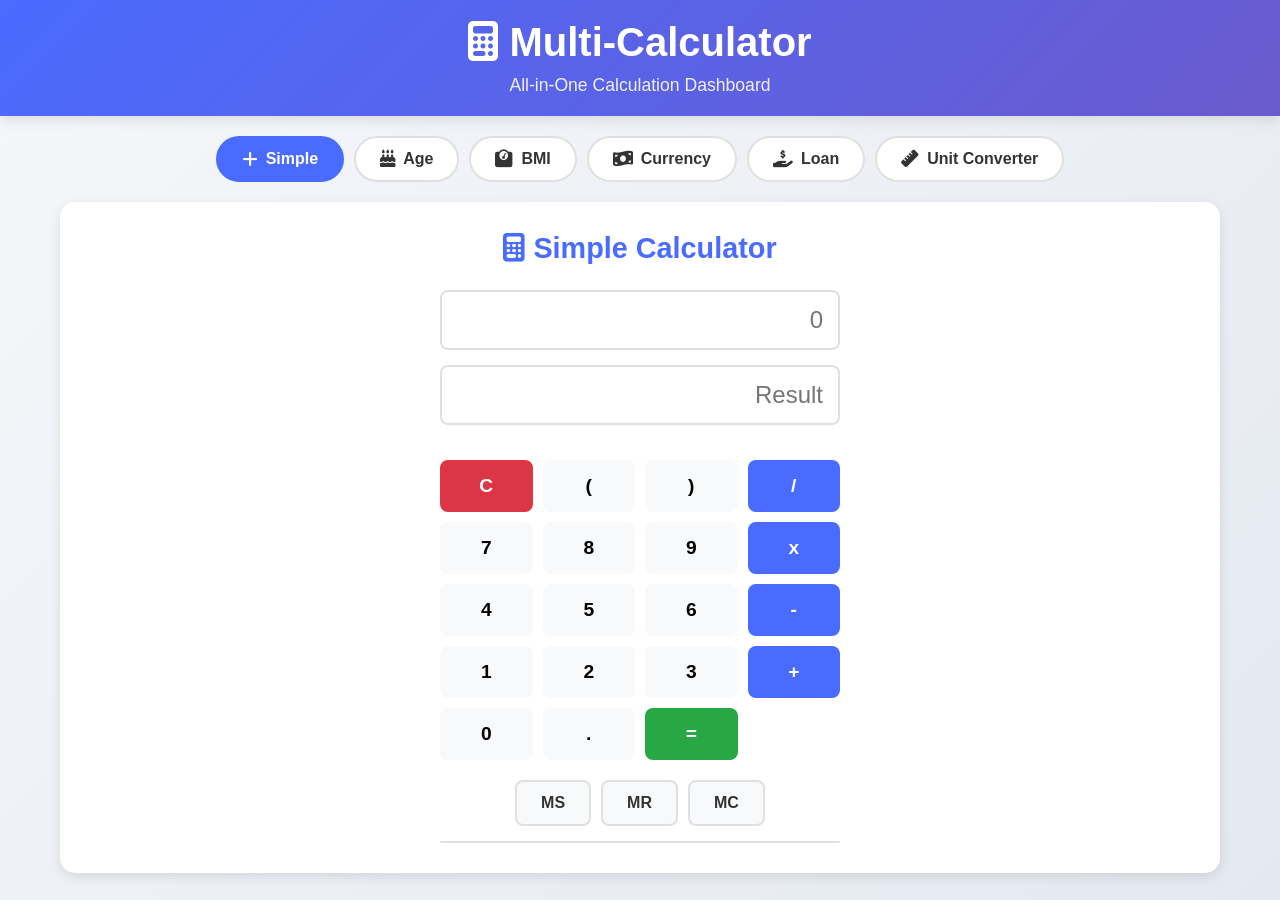
==== index.html @ cb59b1db "Add Multi-Calculator Dashboard (Option 3) - Create unified dashboard with tabbed interface - Add Sim" ====
<!DOCTYPE html>
<html lang="en">
<head>
    <meta charset="UTF-8">
    <meta name="viewport" content="width=device-width, initial-scale=1.0">
    <title>Multi-Calculator Dashboard</title>
    <link rel="stylesheet" href="https://cdnjs.cloudflare.com/ajax/libs/font-awesome/6.4.0/css/all.min.css">
    <link rel="stylesheet" href="styles.css">
</head>
<body>
    <header>
        <h1><i class="fas fa-calculator"></i> Multi-Calculator</h1>
        <p>All-in-One Calculation Dashboard</p>
    </header>

    <div class="dashboard-container">
        <div class="tabs">
            <button class="tab-button active" data-tab="simple-calc">
                <i class="fas fa-plus"></i> Simple
            </button>
            <button class="tab-button" data-tab="age-calc">
                <i class="fas fa-birthday-cake"></i> Age
            </button>
            <button class="tab-button" data-tab="bmi-calc">
                <i class="fas fa-weight"></i> BMI
            </button>
            <button class="tab-button" data-tab="currency-calc">
                <i class="fas fa-money-bill-wave"></i> Currency
            </button>
            <button class="tab-button" data-tab="loan-calc">
                <i class="fas fa-hand-holding-usd"></i> Loan
            </button>
            <button class="tab-button" data-tab="unit-calc">
                <i class="fas fa-ruler"></i> Unit Converter
            </button>
        </div>

        <!-- Simple Calculator Tab -->
        <div id="simple-calc" class="tab-content active">
            <h2 class="calculator-title"><i class="fas fa-calculator"></i> Simple Calculator</h2>
            <div class="simple-calculator">
                <input type="text" class="display" id="simple-display" readonly placeholder="0">
                <input type="text" class="display" id="simple-output" readonly placeholder="Result">
                <div class="calculator-grid">
                    <button class="calc-btn clear" onclick="simpleClear()">C</button>
                    <button class="calc-btn" onclick="simpleAppend('(')">(</button>
                    <button class="calc-btn" onclick="simpleAppend(')')">)</button>
                    <button class="calc-btn operator" onclick="simpleAppend('/')">/</button>
                    <button class="calc-btn" onclick="simpleAppend('7')">7</button>
                    <button class="calc-btn" onclick="simpleAppend('8')">8</button>
                    <button class="calc-btn" onclick="simpleAppend('9')">9</button>
                    <button class="calc-btn operator" onclick="simpleAppend('*')">x</button>
                    <button class="calc-btn" onclick="simpleAppend('4')">4</button>
                    <button class="calc-btn" onclick="simpleAppend('5')">5</button>
                    <button class="calc-btn" onclick="simpleAppend('6')">6</button>
                    <button class="calc-btn operator" onclick="simpleAppend('-')">-</button>
                    <button class="calc-btn" onclick="simpleAppend('1')">1</button>
                    <button class="calc-btn" onclick="simpleAppend('2')">2</button>
                    <button class="calc-btn" onclick="simpleAppend('3')">3</button>
                    <button class="calc-btn operator" onclick="simpleAppend('+')">+</button>
                    <button class="calc-btn" onclick="simpleAppend('0')">0</button>
                    <button class="calc-btn" onclick="simpleAppend('.')">.</button>
                    <button class="calc-btn equals" onclick="simpleCalculate()">=</button>
                </div>
                <div class="btn-group">
                    <button class="btn btn-secondary" onclick="simpleMemoryStore()">MS</button>
                    <button class="btn btn-secondary" onclick="simpleMemoryRecall()">MR</button>
                    <button class="btn btn-secondary" onclick="simpleMemoryClear()">MC</button>
                </div>
                <div class="history-list" id="simple-history"></div>
            </div>
        </div>

        <!-- Age Calculator Tab -->
        <div id="age-calc" class="tab-content">
            <h2 class="calculator-title"><i class="fas fa-birthday-cake"></i> Age Calculator</h2>
            <div class="input-group">
                <label for="age-dob">Date of Birth</label>
                <input type="date" id="age-dob" max="">
            </div>
            <div class="btn-group">
                <button class="btn btn-primary" onclick="calculateAge()">
                    <i class="fas fa-calculator"></i> Calculate Age
                </button>
                <button class="btn btn-secondary" onclick="clearAge()">
                    <i class="fas fa-redo"></i> Clear
                </button>
            </div>
            <div class="result" id="age-result" style="display: none;">
                <h3>Your Age</h3>
                <div class="age-result" id="age-result-details"></div>
            </div>
            <div class="result" id="next-birthday" style="display: none;">
                <h3>Next Birthday</h3>
                <div id="birthday-countdown"></div>
            </div>
            <div class="history-list" id="age-history"></div>
        </div>

        <!-- BMI Calculator Tab -->
        <div id="bmi-calc" class="tab-content">
            <h2 class="calculator-title"><i class="fas fa-weight"></i> BMI Calculator</h2>
            <div class="input-row">
                <div class="input-group">
                    <label for="bmi-weight">Weight (kg)</label>
                    <input type="number" id="bmi-weight" placeholder="Enter weight in kg" step="0.1">
                </div>
                <div class="input-group">
                    <label for="bmi-height">Height (cm)</label>
                    <input type="number" id="bmi-height" placeholder="Enter height in cm" step="0.1">
                </div>
            </div>
            <div class="btn-group">
                <button class="btn btn-primary" onclick="calculateBMI()">
                    <i class="fas fa-calculator"></i> Calculate BMI
                </button>
                <button class="btn btn-secondary" onclick="clearBMI()">
                    <i class="fas fa-redo"></i> Clear
                </button>
            </div>
            <div class="result" id="bmi-result" style="display: none;">
                <h3>Your BMI: <span class="result-value" id="bmi-value"></span></h3>
                <p id="bmi-category-text"></p>
            </div>
            <div class="bmi-chart">
                <div class="bmi-bar">
                    <div class="bmi-bar-fill" id="bmi-bar-fill" style="width: 0%;"></div>
                    <div class="bmi-marker" id="bmi-marker" style="left: 0%;"></div>
                </div>
                <div class="bmi-category">
                    <span>Underweight</span>
                    <span>Normal</span>
                    <span>Overweight</span>
                    <span>Obese</span>
                </div>
            </div>
            <div class="history-list" id="bmi-history"></div>
        </div>

        <!-- Currency Converter Tab -->
        <div id="currency-calc" class="tab-content">
            <h2 class="calculator-title"><i class="fas fa-money-bill-wave"></i> Currency Converter</h2>
            <div class="input-row">
                <div class="input-group">
                    <label for="currency-amount">Amount</label>
                    <input type="number" id="currency-amount" placeholder="Enter amount" step="0.01" value="1">
                </div>
                <div class="input-group">
                    <label for="currency-from">From</label>
                    <select id="currency-from">
                        <option value="USD">USD - US Dollar</option>
                        <option value="EUR">EUR - Euro</option>
                        <option value="GBP">GBP - British Pound</option>
                        <option value="JPY">JPY - Japanese Yen</option>
                        <option value="AUD">AUD - Australian Dollar</option>
                        <option value="CAD">CAD - Canadian Dollar</option>
                        <option value="INR">INR - Indian Rupee</option>
                        <option value="BDT">BDT - Bangladeshi Taka</option>
                        <option value="PKR">PKR - Pakistani Rupee</option>
                        <option value="SGD">SGD - Singapore Dollar</option>
                    </select>
                </div>
            </div>
            <div class="input-row">
                <div class="input-group">
                    <label for="currency-to">To</label>
                    <select id="currency-to">
                        <option value="EUR">EUR - Euro</option>
                        <option value="USD">USD - US Dollar</option>
                        <option value="GBP">GBP - British Pound</option>
                        <option value="JPY">JPY - Japanese Yen</option>
                        <option value="AUD">AUD - Australian Dollar</option>
                        <option value="CAD">CAD - Canadian Dollar</option>
                        <option value="INR">INR - Indian Rupee</option>
                        <option value="BDT">BDT - Bangladeshi Taka</option>
                        <option value="PKR">PKR - Pakistani Rupee</option>
                        <option value="SGD">SGD - Singapore Dollar</option>
                    </select>
                </div>
                <div class="input-group">
                    <label for="currency-rate">Exchange Rate (optional)</label>
                    <input type="number" id="currency-rate" placeholder="Custom rate" step="0.0001">
                </div>
            </div>
            <div class="btn-group">
                <button class="btn btn-primary" onclick="convertCurrency()">
                    <i class="fas fa-exchange-alt"></i> Convert
                </button>
                <button class="btn btn-secondary" onclick="swapCurrency()">
                    <i class="fas fa-sync"></i> Swap
                </button>
                <button class="btn btn-secondary" onclick="clearCurrency()">
                    <i class="fas fa-redo"></i> Clear
                </button>
            </div>
            <div class="result" id="currency-result" style="display: none;">
                <h3>Conversion Result</h3>
                <div class="currency-display">
                    <span id="currency-from-display"></span> = <span class="result-value" id="currency-to-display"></span>
                </div>
                <div class="rate-info" id="currency-rate-info"></div>
            </div>
            <div class="history-list" id="currency-history"></div>
        </div>

        <!-- Loan Calculator Tab -->
        <div id="loan-calc" class="tab-content">
            <h2 class="calculator-title"><i class="fas fa-hand-holding-usd"></i> Loan Calculator</h2>
            <div class="input-group">
                <label for="loan-amount">Loan Amount ($)</label>
                <input type="number" id="loan-amount" placeholder="Enter loan amount" step="0.01">
            </div>
            <div class="input-row">
                <div class="input-group">
                    <label for="loan-rate">Interest Rate (%)</label>
                    <input type="number" id="loan-rate" placeholder="Interest rate" step="0.01" min="0" max="100">
                </div>
                <div class="input-group">
                    <label for="loan-term">Loan Term (years)</label>
                    <input type="number" id="loan-term" placeholder="Loan term" step="0.5" min="0.5" max="50">
                </div>
            </div>
            <div class="btn-group">
                <button class="btn btn-primary" onclick="calculateLoan()">
                    <i class="fas fa-calculator"></i> Calculate
                </button>
                <button class="btn btn-secondary" onclick="clearLoan()">
                    <i class="fas fa-redo"></i> Clear
                </button>
            </div>
            <div class="result" id="loan-result" style="display: none;">
                <h3>Loan Summary</h3>
                <div class="loan-results" id="loan-results"></div>
            </div>
            <div class="history-list" id="loan-history"></div>
        </div>

        <!-- Unit Converter Tab -->
        <div id="unit-calc" class="tab-content">
            <h2 class="calculator-title"><i class="fas fa-ruler"></i> Unit Converter</h2>
            <div class="unit-categories">
                <button class="unit-category active" data-category="length">Length</button>
                <button class="unit-category" data-category="weight">Weight</button>
                <button class="unit-category" data-category="temperature">Temperature</button>
                <button class="unit-category" data-category="area">Area</button>
                <button class="unit-category" data-category="volume">Volume</button>
                <button class="unit-category" data-category="speed">Speed</button>
            </div>
            
            <!-- Length -->
            <div id="unit-length" class="unit-options active">
                <div class="input-row">
                    <div class="input-group">
                        <label for="unit-value-length">Value</label>
                        <input type="number" id="unit-value-length" placeholder="Enter value" step="0.0001">
                    </div>
                </div>
                <div class="input-row">
                    <div class="input-group">
                        <label for="unit-from-length">From</label>
                        <select id="unit-from-length">
                            <option value="m">Meter (m)</option>
                            <option value="km">Kilometer (km)</option>
                            <option value="cm">Centimeter (cm)</option>
                            <option value="mm">Millimeter (mm)</option>
                            <option value="in">Inch (in)</option>
                            <option value="ft">Foot (ft)</option>
                            <option value="yd">Yard (yd)</option>
                            <option value="mi">Mile (mi)</option>
                        </select>
                    </div>
                    <div class="input-group">
                        <label for="unit-to-length">To</label>
                        <select id="unit-to-length">
                            <option value="km">Kilometer (km)</option>
                            <option value="m">Meter (m)</option>
                            <option value="cm">Centimeter (cm)</option>
                            <option value="mm">Millimeter (mm)</option>
                            <option value="in">Inch (in)</option>
                            <option value="ft">Foot (ft)</option>
                            <option value="yd">Yard (yd)</option>
                            <option value="mi">Mile (mi)</option>
                        </select>
                    </div>
                </div>
            </div>
            
            <!-- Weight -->
            <div id="unit-weight" class="unit-options">
                <div class="input-row">
                    <div class="input-group">
                        <label for="unit-value-weight">Value</label>
                        <input type="number" id="unit-value-weight" placeholder="Enter value" step="0.0001">
                    </div>
                </div>
                <div class="input-row">
                    <div class="input-group">
                        <label for="unit-from-weight">From</label>
                        <select id="unit-from-weight">
                            <option value="kg">Kilogram (kg)</option>
                            <option value="g">Gram (g)</option>
                            <option value="mg">Milligram (mg)</option>
                            <option value="lb">Pound (lb)</option>
                            <option value="oz">Ounce (oz)</option>
                            <option value="ton">Ton (ton)</option>
                        </select>
                    </div>
                    <div class="input-group">
                        <label for="unit-to-weight">To</label>
                        <select id="unit-to-weight">
                            <option value="g">Gram (g)</option>
                            <option value="kg">Kilogram (kg)</option>
                            <option value="mg">Milligram (mg)</option>
                            <option value="lb">Pound (lb)</option>
                            <option value="oz">Ounce (oz)</option>
                            <option value="ton">Ton (ton)</option>
                        </select>
                    </div>
                </div>
            </div>
            
            <!-- Temperature -->
            <div id="unit-temperature" class="unit-options">
                <div class="input-row">
                    <div class="input-group">
                        <label for="unit-value-temperature">Value</label>
                        <input type="number" id="unit-value-temperature" placeholder="Enter value" step="0.01">
                    </div>
                </div>
                <div class="input-row">
                    <div class="input-group">
                        <label for="unit-from-temperature">From</label>
                        <select id="unit-from-temperature">
                            <option value="c">Celsius (C)</option>
                            <option value="f">Fahrenheit (F)</option>
                            <option value="k">Kelvin (K)</option>
                        </select>
                    </div>
                    <div class="input-group">
                        <label for="unit-to-temperature">To</label>
                        <select id="unit-to-temperature">
                            <option value="f">Fahrenheit (F)</option>
                            <option value="c">Celsius (C)</option>
                            <option value="k">Kelvin (K)</option>
                        </select>
                    </div>
                </div>
            </div>
            
            <!-- Area -->
            <div id="unit-area" class="unit-options">
                <div class="input-row">
                    <div class="input-group">
                        <label for="unit-value-area">Value</label>
                        <input type="number" id="unit-value-area" placeholder="Enter value" step="0.0001">
                    </div>
                </div>
                <div class="input-row">
                    <div class="input-group">
                        <label for="unit-from-area">From</label>
                        <select id="unit-from-area">
                            <option value="m2">Square Meter (m2)</option>
                            <option value="km2">Square Kilometer (km2)</option>
                            <option value="cm2">Square Centimeter (cm2)</option>
                            <option value="ft2">Square Foot (ft2)</option>
                            <option value="in2">Square Inch (in2)</option>
                            <option value="ac">Acre (ac)</option>
                            <option value="ha">Hectare (ha)</option>
                        </select>
                    </div>
                    <div class="input-group">
                        <label for="unit-to-area">To</label>
                        <select id="unit-to-area">
                            <option value="km2">Square Kilometer (km2)</option>
                            <option value="m2">Square Meter (m2)</option>
                            <option value="cm2">Square Centimeter (cm2)</option>
                            <option value="ft2">Square Foot (ft2)</option>
                            <option value="in2">Square Inch (in2)</option>
                            <option value="ac">Acre (ac)</option>
                            <option value="ha">Hectare (ha)</option>
                        </select>
                    </div>
                </div>
            </div>
            
            <!-- Volume -->
            <div id="unit-volume" class="unit-options">
                <div class="input-row">
                    <div class="input-group">
                        <label for="unit-value-volume">Value</label>
                        <input type="number" id="unit-value-volume" placeholder="Enter value" step="0.0001">
                    </div>
                </div>
                <div class="input-row">
                    <div class="input-group">
                        <label for="unit-from-volume">From</label>
                        <select id="unit-from-volume">
                            <option value="l">Liter (L)</option>
                            <option value="ml">Milliliter (mL)</option>
                            <option value="m3">Cubic Meter (m3)</option>
                            <option value="gal">Gallon (gal)</option>
                            <option value="qt">Quart (qt)</option>
                            <option value="pt">Pint (pt)</option>
                        </select>
                    </div>
                    <div class="input-group">
                        <label for="unit-to-volume">To</label>
                        <select id="unit-to-volume">
                            <option value="ml">Milliliter (mL)</option>
                            <option value="l">Liter (L)</option>
                            <option value="m3">Cubic Meter (m3)</option>
                            <option value="gal">Gallon (gal)</option>
                            <option value="qt">Quart (qt)</option>
                            <option value="pt">Pint (pt)</option>
                        </select>
                    </div>
                </div>
            </div>
            
            <!-- Speed -->
            <div id="unit-speed" class="unit-options">
                <div class="input-row">
                    <div class="input-group">
                        <label for="unit-value-speed">Value</label>
                        <input type="number" id="unit-value-speed" placeholder="Enter value" step="0.0001">
                    </div>
                </div>
                <div class="input-row">
                    <div class="input-group">
                        <label for="unit-from-speed">From</label>
                        <select id="unit-from-speed">
                            <option value="mps">Meter/second (m/s)</option>
                            <option value="kph">Kilometer/hour (km/h)</option>
                            <option value="mph">Mile/hour (mph)</option>
                            <option value="fps">Foot/second (ft/s)</option>
                            <option value="knot">Knot (kn)</option>
                        </select>
                    </div>
                    <div class="input-group">
                        <label for="unit-to-speed">To</label>
                        <select id="unit-to-speed">
                            <option value="kph">Kilometer/hour (km/h)</option>
                            <option value="mps">Meter/second (m/s)</option>
                            <option value="mph">Mile/hour (mph)</option>
                            <option value="fps">Foot/second (ft/s)</option>
                            <option value="knot">Knot (kn)</option>
                        </select>
                    </div>
                </div>
            </div>
            
            <div class="btn-group">
                <button class="btn btn-primary" onclick="convertUnit()">
                    <i class="fas fa-exchange-alt"></i> Convert
                </button>
                <button class="btn btn-secondary" onclick="swapUnit()">
                    <i class="fas fa-sync"></i> Swap
                </button>
                <button class="btn btn-secondary" onclick="clearUnit()">
                    <i class="fas fa-redo"></i> Clear
                </button>
            </div>
            <div class="result" id="unit-result" style="display: none;">
                <h3>Conversion Result</h3>
                <div class="currency-display">
                    <span id="unit-from-display"></span> = <span class="result-value" id="unit-to-display"></span>
                </div>
            </div>
            <div class="history-list" id="unit-history"></div>
        </div>
    </div>

    <script src="script.js"></script>
</body>
</html>
---- styles.css ----
:root {
    --primary-color: #4a6bff;
    --primary-hover: #3a5bef;
    --secondary-color: #f8f9fa;
    --text-color: #333;
    --text-light: #666;
    --border-color: #e0e0e0;
    --shadow: 0 4px 12px rgba(0, 0, 0, 0.1);
    --card-bg: #ffffff;
    --success-color: #28a745;
    --danger-color: #dc3545;
    --warning-color: #ffc107;
    --info-color: #17a2b8;
}

* {
    margin: 0;
    padding: 0;
    box-sizing: border-box;
}

body {
    font-family: 'Segoe UI', Tahoma, Geneva, Verdana, sans-serif;
    background: linear-gradient(135deg, #f5f7fa 0%, #e4e8f0 100%);
    color: var(--text-color);
    min-height: 100vh;
    display: flex;
    flex-direction: column;
}

header {
    background: linear-gradient(135deg, var(--primary-color) 0%, #6a5acd 100%);
    color: white;
    padding: 20px 0;
    text-align: center;
    box-shadow: var(--shadow);
}

header h1 {
    font-size: 2.5rem;
    margin-bottom: 10px;
}

header p {
    font-size: 1.1rem;
    opacity: 0.9;
}

.dashboard-container {
    max-width: 1200px;
    margin: 20px auto;
    padding: 0 20px;
    width: 100%;
}

.tabs {
    display: flex;
    flex-wrap: wrap;
    gap: 10px;
    margin-bottom: 20px;
    justify-content: center;
}

.tab-button {
    padding: 12px 24px;
    background: var(--card-bg);
    border: 2px solid var(--border-color);
    border-radius: 50px;
    cursor: pointer;
    transition: all 0.3s ease;
    font-size: 1rem;
    font-weight: 600;
    color: var(--text-color);
    display: flex;
    align-items: center;
    gap: 8px;
}

.tab-button:hover {
    background: var(--secondary-color);
    border-color: var(--primary-color);
    transform: translateY(-2px);
}

.tab-button.active {
    background: var(--primary-color);
    color: white;
    border-color: var(--primary-color);
}

.tab-button i {
    font-size: 1.1rem;
}

.tab-content {
    display: none;
    background: var(--card-bg);
    border-radius: 15px;
    padding: 30px;
    box-shadow: var(--shadow);
    animation: fadeIn 0.4s ease;
}

.tab-content.active {
    display: block;
}

@keyframes fadeIn {
    from { opacity: 0; transform: translateY(10px); }
    to { opacity: 1; transform: translateY(0); }
}

.calculator-title {
    text-align: center;
    margin-bottom: 25px;
    color: var(--primary-color);
    font-size: 1.8rem;
}

.input-group {
    margin-bottom: 20px;
}

.input-group label {
    display: block;
    margin-bottom: 8px;
    font-weight: 600;
    color: var(--text-light);
}

.input-group input,
.input-group select {
    width: 100%;
    padding: 12px 15px;
    border: 2px solid var(--border-color);
    border-radius: 8px;
    font-size: 1rem;
    transition: border-color 0.3s ease;
    background: var(--card-bg);
}

.input-group input:focus,
.input-group select:focus {
    outline: none;
    border-color: var(--primary-color);
}

.input-row {
    display: flex;
    gap: 15px;
}

.input-row .input-group {
    flex: 1;
}

.btn {
    padding: 12px 24px;
    border: none;
    border-radius: 8px;
    font-size: 1rem;
    font-weight: 600;
    cursor: pointer;
    transition: all 0.3s ease;
    display: inline-flex;
    align-items: center;
    gap: 8px;
}

.btn-primary {
    background: var(--primary-color);
    color: white;
}

.btn-primary:hover {
    background: var(--primary-hover);
    transform: translateY(-2px);
    box-shadow: 0 4px 8px rgba(74, 107, 255, 0.3);
}

.btn-secondary {
    background: var(--secondary-color);
    color: var(--text-color);
    border: 2px solid var(--border-color);
}

.btn-secondary:hover {
    background: var(--border-color);
}

.btn-group {
    display: flex;
    gap: 10px;
    margin-top: 20px;
    justify-content: center;
    flex-wrap: wrap;
}

.result {
    background: linear-gradient(135deg, #e3f2fd 0%, #f3e5f5 100%);
    border-radius: 10px;
    padding: 20px;
    margin: 20px 0;
    text-align: center;
    border-left: 5px solid var(--primary-color);
}

.result h3 {
    color: var(--primary-color);
    margin-bottom: 10px;
}

.result-value {
    font-size: 2rem;
    font-weight: bold;
    color: var(--text-color);
}

.calculator-grid {
    display: grid;
    grid-template-columns: repeat(4, 1fr);
    gap: 10px;
    margin: 20px 0;
}

.calc-btn {
    padding: 15px;
    font-size: 1.2rem;
    border: none;
    border-radius: 8px;
    cursor: pointer;
    transition: all 0.2s ease;
    background: var(--secondary-color);
    font-weight: 600;
}

.calc-btn:hover {
    background: var(--border-color);
    transform: scale(1.02);
}

.calc-btn.operator {
    background: var(--primary-color);
    color: white;
}

.calc-btn.operator:hover {
    background: var(--primary-hover);
}

.calc-btn.equals {
    background: var(--success-color);
    color: white;
}

.calc-btn.clear {
    background: var(--danger-color);
    color: white;
}

.display {
    background: var(--card-bg);
    border: 2px solid var(--border-color);
    border-radius: 8px;
    padding: 15px;
    margin-bottom: 15px;
    text-align: right;
    font-size: 1.5rem;
    height: 60px;
    overflow: hidden;
    text-overflow: ellipsis;
    width: 100%;
}

.simple-calculator {
    max-width: 400px;
    margin: 0 auto;
}

.age-result {
    display: grid;
    grid-template-columns: repeat(auto-fit, minmax(150px, 1fr));
    gap: 15px;
    margin-top: 15px;
}

.age-item {
    background: var(--card-bg);
    border: 2px solid var(--border-color);
    border-radius: 8px;
    padding: 15px;
}

.age-item-label {
    font-size: 0.9rem;
    color: var(--text-light);
    margin-bottom: 5px;
}

.age-item-value {
    font-size: 1.5rem;
    font-weight: bold;
    color: var(--primary-color);
}

.bmi-chart {
    margin: 20px 0;
    text-align: center;
}

.bmi-bar {
    height: 30px;
    border-radius: 15px;
    margin: 5px 0;
    position: relative;
    overflow: hidden;
    background: var(--border-color);
}

.bmi-bar-fill {
    height: 100%;
    border-radius: 15px;
    transition: width 0.5s ease;
}

.bmi-marker {
    position: absolute;
    top: 0;
    height: 100%;
    width: 3px;
    background: black;
    left: 0;
}

.currency-display {
    font-size: 1.2rem;
    margin: 10px 0;
}

.rate-info {
    font-size: 0.85rem;
    color: var(--text-light);
    text-align: center;
    margin: 10px 0;
}

.loan-results {
    display: grid;
    gap: 15px;
}

.loan-result-item {
    background: var(--card-bg);
    border: 2px solid var(--border-color);
    border-radius: 8px;
    padding: 15px;
    display: flex;
    justify-content: space-between;
    align-items: center;
}

.loan-result-label {
    font-weight: 600;
    color: var(--text-light);
}

.loan-result-value {
    font-size: 1.2rem;
    font-weight: bold;
    color: var(--primary-color);
}

.unit-categories {
    display: flex;
    flex-wrap: wrap;
    gap: 10px;
    margin-bottom: 20px;
    justify-content: center;
}

.unit-category {
    padding: 8px 16px;
    background: var(--secondary-color);
    border: 2px solid var(--border-color);
    border-radius: 20px;
    cursor: pointer;
    transition: all 0.3s ease;
    font-size: 0.9rem;
}

.unit-category:hover {
    background: var(--border-color);
}

.unit-category.active {
    background: var(--primary-color);
    color: white;
    border-color: var(--primary-color);
}

.unit-options {
    display: none;
}

.unit-options.active {
    display: block;
}

.history-list {
    max-height: 200px;
    overflow-y: auto;
    border: 1px solid var(--border-color);
    border-radius: 8px;
    margin-top: 15px;
}

.history-item {
    padding: 10px;
    border-bottom: 1px solid var(--border-color);
    font-size: 0.9rem;
    display: flex;
    justify-content: space-between;
}

.history-item:last-child {
    border-bottom: none;
}

@media (max-width: 768px) {
    .tabs {
        flex-direction: column;
        align-items: center;
    }

    .tab-button {
        width: 100%;
        max-width: 300px;
    }

    .calculator-grid {
        grid-template-columns: repeat(3, 1fr);
    }

    header h1 {
        font-size: 2rem;
    }

    .input-row {
        flex-direction: column;
    }

    .btn-group {
        flex-direction: column;
        align-items: center;
    }

    .btn {
        width: 100%;
        max-width: 300px;
    }
}

@media (max-width: 480px) {
    .calculator-grid {
        grid-template-columns: repeat(2, 1fr);
    }

    .dashboard-container {
        padding: 0 10px;
    }

    .tab-content {
        padding: 20px;
    }

    .age-result {
        grid-template-columns: repeat(2, 1fr);
    }
}

::-webkit-scrollbar {
    width: 8px;
}

::-webkit-scrollbar-track {
    background: var(--secondary-color);
    border-radius: 4px;
}

::-webkit-scrollbar-thumb {
    background: var(--border-color);
    border-radius: 4px;
}

::-webkit-scrollbar-thumb:hover {
    background: var(--text-light);
}
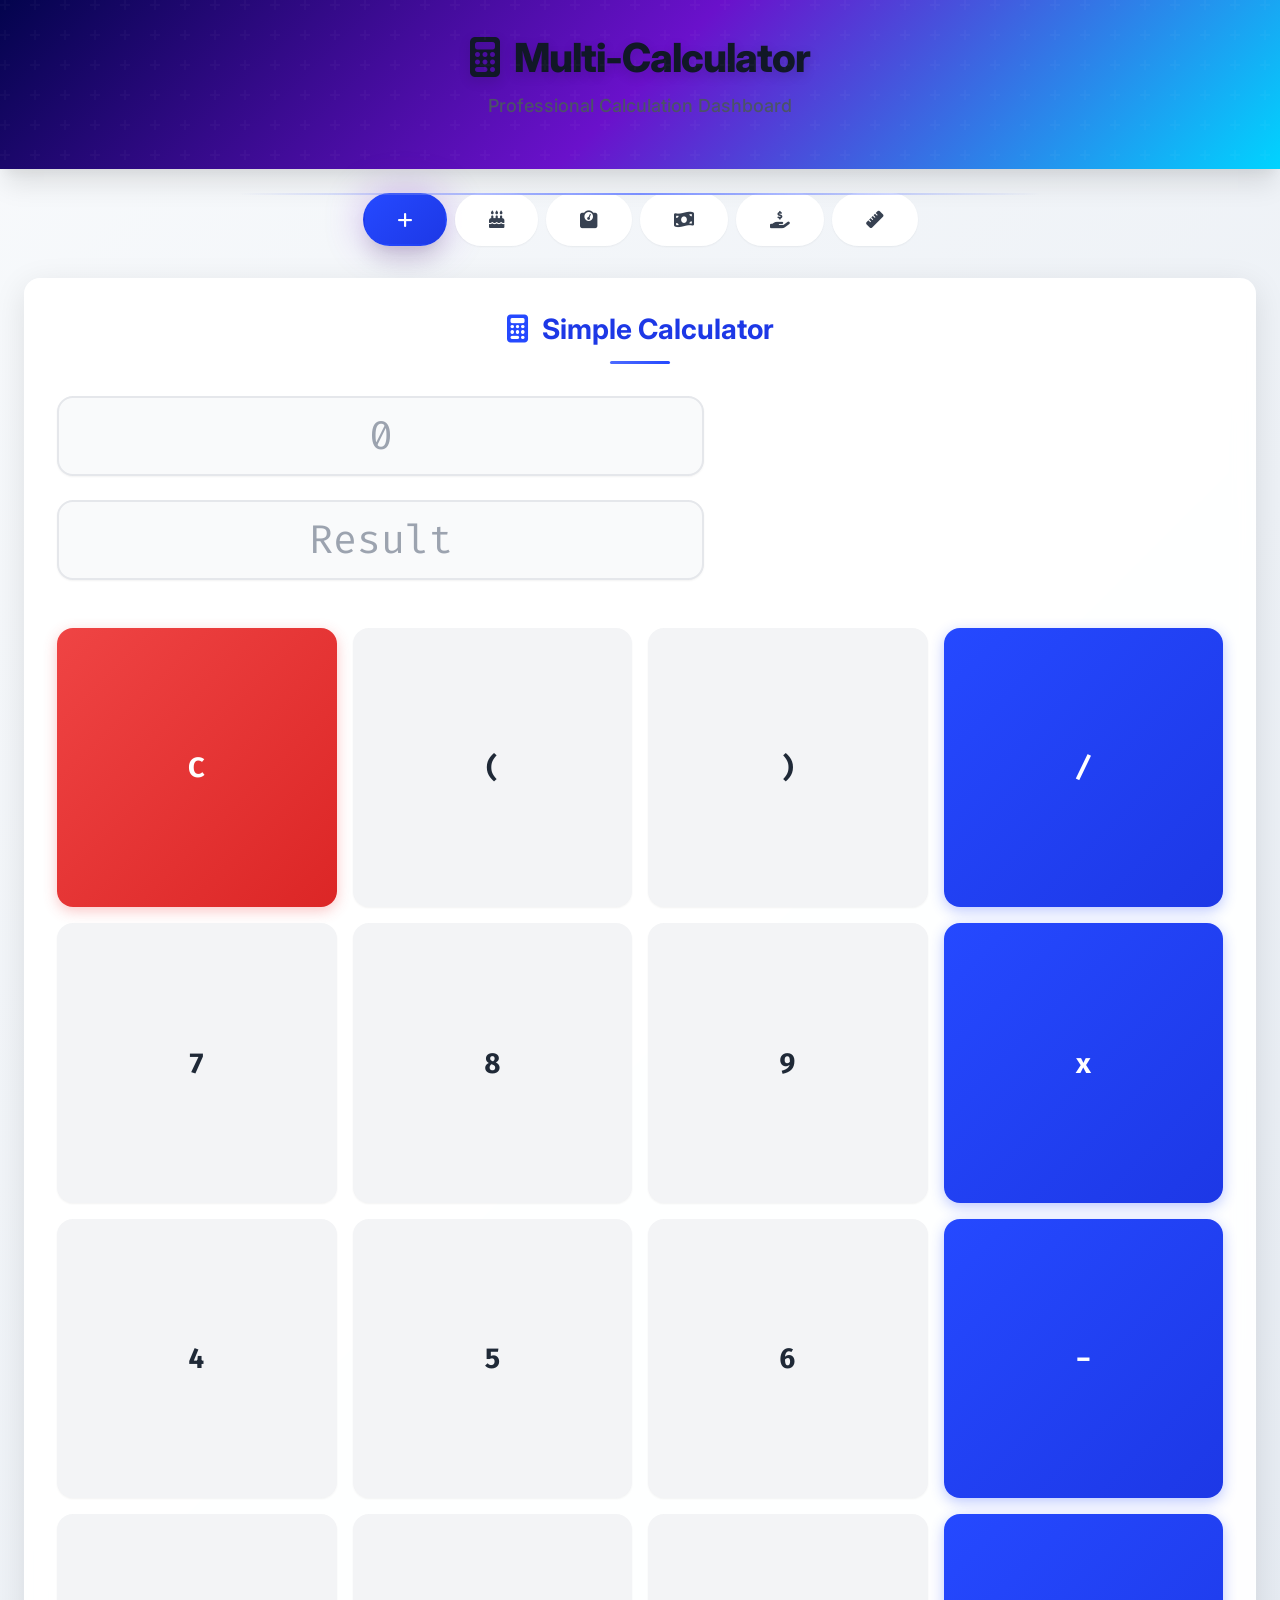
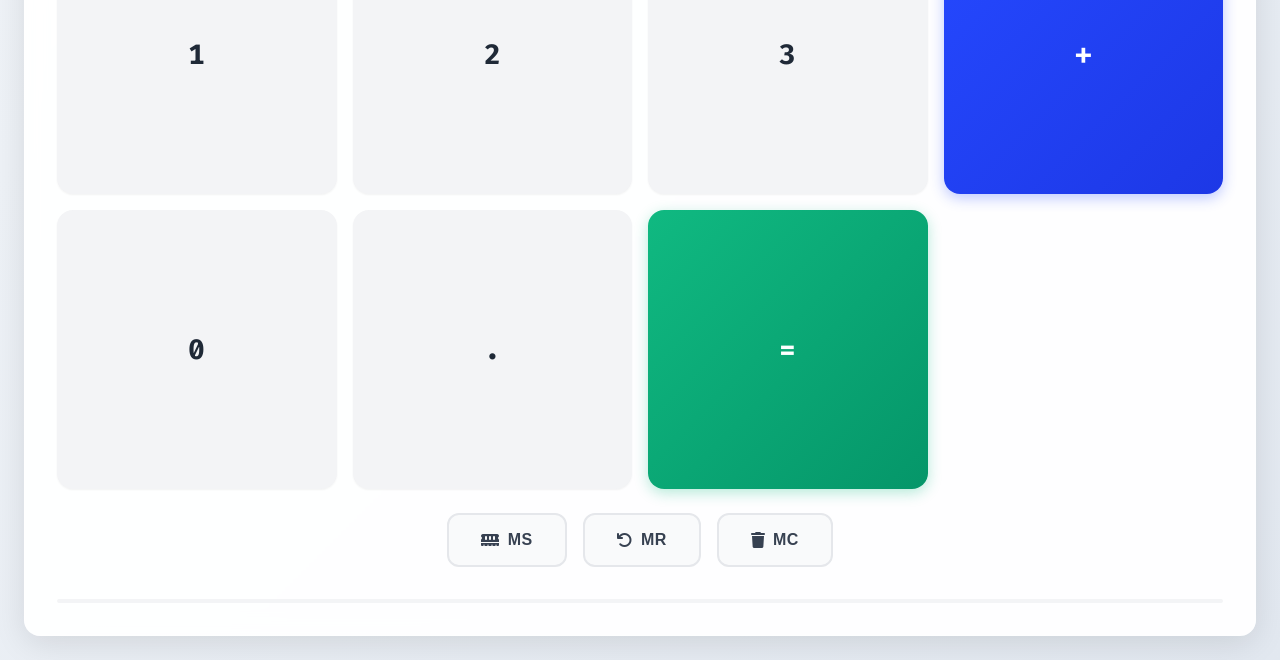
==== commit 76c4cd6e: "Enhance to professional level with improved mobile responsiveness - Complete redesign with professio" ====
--- a/index.html
+++ b/index.html
@@ -2,36 +2,56 @@
 <html lang="en">
 <head>
     <meta charset="UTF-8">
-    <meta name="viewport" content="width=device-width, initial-scale=1.0">
-    <title>Multi-Calculator Dashboard</title>
+    <meta name="viewport" content="width=device-width, initial-scale=1.0, maximum-scale=1.0, user-scalable=no">
+    <meta name="theme-color" content="#2549ff">
+    <meta name="description" content="Professional Multi-Calculator Dashboard with 6 different calculators">
+    <title>Multi-Calculator Dashboard - Professional Calculator Suite</title>
+    
+    <!-- Google Fonts - Inter -->
+    <link rel="preconnect" href="https://fonts.googleapis.com">
+    <link rel="preconnect" href="https://fonts.gstatic.com" crossorigin>
+    <link href="https://fonts.googleapis.com/css2?family=Inter:wght@400;500;600;700;800&family=Fira+Code:wght@400;500;600;700&display=swap" rel="stylesheet">
+    
+    <!-- Font Awesome -->
     <link rel="stylesheet" href="https://cdnjs.cloudflare.com/ajax/libs/font-awesome/6.4.0/css/all.min.css">
+    
+    <!-- Apple Touch Icon -->
+    <link rel="apple-touch-icon" href="data:image/svg+xml,<svg xmlns='http://www.w3.org/2000/svg' viewBox='0 0 100 100'><rect width='100' height='100' rx='20' fill='%232549ff'/><text x='50' y='65' font-size='50' text-anchor='middle' fill='white'>📊</text></svg>">
+    
+    <!-- Stylesheet -->
     <link rel="stylesheet" href="styles.css">
 </head>
 <body>
     <header>
         <h1><i class="fas fa-calculator"></i> Multi-Calculator</h1>
-        <p>All-in-One Calculation Dashboard</p>
+        <p>Professional Calculation Dashboard</p>
     </header>
 
     <div class="dashboard-container">
         <div class="tabs">
             <button class="tab-button active" data-tab="simple-calc">
-                <i class="fas fa-plus"></i> Simple
+                <i class="fas fa-plus"></i>
+                <span class="tab-text">Simple</span>
             </button>
             <button class="tab-button" data-tab="age-calc">
-                <i class="fas fa-birthday-cake"></i> Age
+                <i class="fas fa-birthday-cake"></i>
+                <span class="tab-text">Age</span>
             </button>
             <button class="tab-button" data-tab="bmi-calc">
-                <i class="fas fa-weight"></i> BMI
+                <i class="fas fa-weight"></i>
+                <span class="tab-text">BMI</span>
             </button>
             <button class="tab-button" data-tab="currency-calc">
-                <i class="fas fa-money-bill-wave"></i> Currency
+                <i class="fas fa-money-bill-wave"></i>
+                <span class="tab-text">Currency</span>
             </button>
             <button class="tab-button" data-tab="loan-calc">
-                <i class="fas fa-hand-holding-usd"></i> Loan
+                <i class="fas fa-hand-holding-usd"></i>
+                <span class="tab-text">Loan</span>
             </button>
             <button class="tab-button" data-tab="unit-calc">
-                <i class="fas fa-ruler"></i> Unit Converter
+                <i class="fas fa-ruler"></i>
+                <span class="tab-text">Unit</span>
             </button>
         </div>
 
@@ -63,9 +83,15 @@
                     <button class="calc-btn equals" onclick="simpleCalculate()">=</button>
                 </div>
                 <div class="btn-group">
-                    <button class="btn btn-secondary" onclick="simpleMemoryStore()">MS</button>
-                    <button class="btn btn-secondary" onclick="simpleMemoryRecall()">MR</button>
-                    <button class="btn btn-secondary" onclick="simpleMemoryClear()">MC</button>
+                    <button class="btn btn-secondary" onclick="simpleMemoryStore()">
+                        <i class="fas fa-memory"></i> MS
+                    </button>
+                    <button class="btn btn-secondary" onclick="simpleMemoryRecall()">
+                        <i class="fas fa-undo"></i> MR
+                    </button>
+                    <button class="btn btn-secondary" onclick="simpleMemoryClear()">
+                        <i class="fas fa-trash"></i> MC
+                    </button>
                 </div>
                 <div class="history-list" id="simple-history"></div>
             </div>
@@ -123,9 +149,11 @@
                 <p id="bmi-category-text"></p>
             </div>
             <div class="bmi-chart">
-                <div class="bmi-bar">
-                    <div class="bmi-bar-fill" id="bmi-bar-fill" style="width: 0%;"></div>
-                    <div class="bmi-marker" id="bmi-marker" style="left: 0%;"></div>
+                <div class="bmi-bar-container">
+                    <div class="bmi-bar">
+                        <div class="bmi-bar-fill" id="bmi-bar-fill" style="width: 0%;"></div>
+                        <div class="bmi-marker" id="bmi-marker" style="left: 0%;"></div>
+                    </div>
                 </div>
                 <div class="bmi-category">
                     <span>Underweight</span>
@@ -239,12 +267,24 @@
         <div id="unit-calc" class="tab-content">
             <h2 class="calculator-title"><i class="fas fa-ruler"></i> Unit Converter</h2>
             <div class="unit-categories">
-                <button class="unit-category active" data-category="length">Length</button>
-                <button class="unit-category" data-category="weight">Weight</button>
-                <button class="unit-category" data-category="temperature">Temperature</button>
-                <button class="unit-category" data-category="area">Area</button>
-                <button class="unit-category" data-category="volume">Volume</button>
-                <button class="unit-category" data-category="speed">Speed</button>
+                <button class="unit-category active" data-category="length">
+                    <i class="fas fa-ruler-horizontal"></i> Length
+                </button>
+                <button class="unit-category" data-category="weight">
+                    <i class="fas fa-weight-hanging"></i> Weight
+                </button>
+                <button class="unit-category" data-category="temperature">
+                    <i class="fas fa-temperature-high"></i> Temp
+                </button>
+                <button class="unit-category" data-category="area">
+                    <i class="fas fa-square"></i> Area
+                </button>
+                <button class="unit-category" data-category="volume">
+                    <i class="fas fa-cube"></i> Volume
+                </button>
+                <button class="unit-category" data-category="speed">
+                    <i class="fas fa-tachometer-alt"></i> Speed
+                </button>
             </div>
             
             <!-- Length -->
@@ -470,6 +510,7 @@
         </div>
     </div>
 
+    <!-- Script -->
     <script src="script.js"></script>
 </body>
 </html>
--- a/styles.css
+++ b/styles.css
@@ -1,104 +1,282 @@
+/* ============================================
+   Multi-Calculator Dashboard - Professional Styles
+   ============================================ */
+
 :root {
-    --primary-color: #4a6bff;
-    --primary-hover: #3a5bef;
-    --secondary-color: #f8f9fa;
-    --text-color: #333;
-    --text-light: #666;
-    --border-color: #e0e0e0;
-    --shadow: 0 4px 12px rgba(0, 0, 0, 0.1);
-    --card-bg: #ffffff;
-    --success-color: #28a745;
-    --danger-color: #dc3545;
-    --warning-color: #ffc107;
-    --info-color: #17a2b8;
-}
-
-* {
+    /* Primary Colors */
+    --primary-50: #e8f0ff;
+    --primary-100: #d1e0ff;
+    --primary-200: #a6b8ff;
+    --primary-300: #7a8fff;
+    --primary-400: #4d6bff;
+    --primary-500: #2549ff;
+    --primary-600: #1d38e6;
+    --primary-700: #1426b3;
+    --primary-800: #0c1580;
+    --primary-900: #03044d;
+    
+    /* Gradient Colors */
+    --gradient-start: #6a11cb;
+    --gradient-mid: #2575fc;
+    --gradient-end: #00d4ff;
+    
+    /* Semantic Colors */
+    --success: #10b981;
+    --success-light: #d1fae5;
+    --warning: #f59e0b;
+    --warning-light: #fef3c7;
+    --danger: #ef4444;
+    --danger-light: #fee2e2;
+    --info: #06b6d4;
+    --info-light: #cffafe;
+    
+    /* Neutral Colors */
+    --gray-50: #f9fafb;
+    --gray-100: #f3f4f6;
+    --gray-200: #e5e7eb;
+    --gray-300: #d1d5db;
+    --gray-400: #9ca3af;
+    --gray-500: #6b7280;
+    --gray-600: #4b5563;
+    --gray-700: #374151;
+    --gray-800: #1f2937;
+    --gray-900: #111827;
+    
+    /* Typography */
+    --font-primary: 'Inter', -apple-system, BlinkMacSystemFont, 'Segoe UI', Roboto, sans-serif;
+    --font-mono: 'Fira Code', 'Monaco', 'Consolas', monospace;
+    
+    /* Spacing */
+    --space-xs: 0.25rem;
+    --space-sm: 0.5rem;
+    --space-md: 1rem;
+    --space-lg: 1.5rem;
+    --space-xl: 2rem;
+    --space-2xl: 3rem;
+    
+    /* Border Radius */
+    --radius-sm: 0.375rem;
+    --radius-md: 0.5rem;
+    --radius-lg: 0.75rem;
+    --radius-xl: 1rem;
+    --radius-2xl: 1.5rem;
+    --radius-full: 9999px;
+    
+    /* Shadows */
+    --shadow-sm: 0 1px 2px 0 rgba(0, 0, 0, 0.05);
+    --shadow: 0 4px 6px -1px rgba(0, 0, 0, 0.1), 0 2px 4px -1px rgba(0, 0, 0, 0.06);
+    --shadow-md: 0 10px 15px -3px rgba(0, 0, 0, 0.1), 0 4px 6px -2px rgba(0, 0, 0, 0.05);
+    --shadow-lg: 0 20px 25px -5px rgba(0, 0, 0, 0.1), 0 10px 10px -5px rgba(0, 0, 0, 0.04);
+    --shadow-xl: 0 25px 50px -12px rgba(0, 0, 0, 0.25);
+    --shadow-glow: 0 0 40px rgba(106, 17, 203, 0.3);
+    
+    /* Transitions */
+    --transition-fast: 150ms ease;
+    --transition: 200ms ease;
+    --transition-slow: 300ms ease;
+    
+    /* Glass Effect */
+    --glass-bg: rgba(255, 255, 255, 0.95);
+    --glass-border: rgba(255, 255, 255, 0.2);
+    --glass-shadow: 0 8px 32px rgba(0, 0, 0, 0.1);
+}
+
+/* ============================================
+   CSS Reset & Base Styles
+   ============================================ */
+
+*, *::before, *::after {
     margin: 0;
     padding: 0;
     box-sizing: border-box;
 }
 
+html {
+    font-size: 16px;
+    scroll-behavior: smooth;
+}
+
 body {
-    font-family: 'Segoe UI', Tahoma, Geneva, Verdana, sans-serif;
-    background: linear-gradient(135deg, #f5f7fa 0%, #e4e8f0 100%);
-    color: var(--text-color);
+    font-family: var(--font-primary);
+    background: linear-gradient(135deg, #f8fafc 0%, #e2e8f0 100%);
+    color: var(--gray-800);
+    line-height: 1.6;
     min-height: 100vh;
     display: flex;
     flex-direction: column;
-}
+    -webkit-font-smoothing: antialiased;
+    -moz-osx-font-smoothing: grayscale;
+}
+
+/* ============================================
+   Typography
+   ============================================ */
+
+h1, h2, h3, h4, h5, h6 {
+    font-weight: 700;
+    line-height: 1.3;
+    color: var(--gray-900);
+}
+
+h1 { font-size: clamp(1.875rem, 4vw, 2.5rem); }
+h2 { font-size: clamp(1.5rem, 3vw, 1.875rem); }
+h3 { font-size: clamp(1.25rem, 2.5vw, 1.5rem); }
+
+p {
+    color: var(--gray-600);
+    margin-bottom: var(--space-md);
+}
+
+a {
+    color: var(--primary-500);
+    text-decoration: none;
+    transition: color var(--transition-fast);
+}
+
+a:hover {
+    color: var(--primary-600);
+}
+
+/* ============================================
+   Header Styles
+   ============================================ */
 
 header {
-    background: linear-gradient(135deg, var(--primary-color) 0%, #6a5acd 100%);
+    background: linear-gradient(135deg, var(--primary-900) 0%, var(--gradient-start) 50%, var(--gradient-end) 100%);
     color: white;
-    padding: 20px 0;
+    padding: var(--space-xl) var(--space-md);
     text-align: center;
-    box-shadow: var(--shadow);
+    box-shadow: var(--shadow-lg);
+    position: relative;
+    overflow: hidden;
+}
+
+header::before {
+    content: '';
+    position: absolute;
+    top: 0;
+    left: 0;
+    right: 0;
+    bottom: 0;
+    background: url("data:image/svg+xml,%3Csvg width='60' height='60' viewBox='0 0 60 60' xmlns='http://www.w3.org/2000/svg'%3E%3Cg fill='none' fill-rule='evenodd'%3E%3Cg fill='%23ffffff' fill-opacity='0.05'%3E%3Cpath d='M36 34v-4h-2v4h-4v2h4v4h2v-4h4v-2h-4zm0-30V0h-2v4h-4v2h4v4h2V6h4V4h-4zM6 34v-4H4v4H0v2h4v4h2v-4h4v-2H6zM6 4V0H4v4H0v2h4v4h2V6h4V4H6z'/%3E%3C/g%3E%3C/g%3E%3C/svg%3E");
+    opacity: 0.5;
 }
 
 header h1 {
-    font-size: 2.5rem;
-    margin-bottom: 10px;
+    font-size: clamp(1.75rem, 5vw, 2.5rem);
+    margin-bottom: var(--space-sm);
+    font-weight: 800;
+    letter-spacing: -0.025em;
+    text-shadow: 0 4px 12px rgba(0, 0, 0, 0.15);
+}
+
+header h1 i {
+    margin-right: var(--space-sm);
+    animation: pulse 2s cubic-bezier(0.4, 0, 0.6, 1) infinite;
+}
+
+@keyframes pulse {
+    0%, 100% { transform: scale(1); }
+    50% { transform: scale(1.1); }
 }
 
 header p {
-    font-size: 1.1rem;
-    opacity: 0.9;
-}
+    font-size: clamp(0.875rem, 2vw, 1.125rem);
+    opacity: 0.95;
+    font-weight: 500;
+}
+
+/* ============================================
+   Dashboard Container
+   ============================================ */
 
 .dashboard-container {
-    max-width: 1200px;
-    margin: 20px auto;
-    padding: 0 20px;
+    max-width: 1400px;
+    margin: 0 auto;
+    padding: var(--space-lg);
     width: 100%;
-}
+    flex: 1;
+}
+
+/* ============================================
+   Tabs Navigation
+   ============================================ */
 
 .tabs {
     display: flex;
     flex-wrap: wrap;
-    gap: 10px;
-    margin-bottom: 20px;
+    gap: var(--space-sm);
+    margin-bottom: var(--space-xl);
     justify-content: center;
+    position: relative;
+}
+
+.tabs::after {
+    content: '';
+    position: absolute;
+    bottom: -var(--space-md);
+    left: 50%;
+    transform: translateX(-50%);
+    width: 100%;
+    max-width: 800px;
+    height: 2px;
+    background: linear-gradient(90deg, transparent, var(--primary-300), transparent);
 }
 
 .tab-button {
-    padding: 12px 24px;
-    background: var(--card-bg);
-    border: 2px solid var(--border-color);
-    border-radius: 50px;
+    padding: var(--space-md) var(--space-xl);
+    background: var(--glass-bg);
+    border: 2px solid var(--glass-border);
+    border-radius: var(--radius-full);
     cursor: pointer;
-    transition: all 0.3s ease;
-    font-size: 1rem;
+    transition: all var(--transition);
+    font-size: clamp(0.875rem, 2vw, 1rem);
     font-weight: 600;
-    color: var(--text-color);
+    color: var(--gray-700);
     display: flex;
     align-items: center;
-    gap: 8px;
+    gap: var(--space-sm);
+    backdrop-filter: blur(10px);
+    box-shadow: var(--shadow-sm);
+    white-space: nowrap;
 }
 
 .tab-button:hover {
-    background: var(--secondary-color);
-    border-color: var(--primary-color);
+    background: var(--primary-50);
+    border-color: var(--primary-200);
     transform: translateY(-2px);
+    box-shadow: var(--shadow-md);
+    color: var(--primary-600);
 }
 
 .tab-button.active {
-    background: var(--primary-color);
+    background: linear-gradient(135deg, var(--primary-500), var(--primary-600));
     color: white;
-    border-color: var(--primary-color);
+    border-color: transparent;
+    box-shadow: var(--shadow-lg), var(--shadow-glow);
 }
 
 .tab-button i {
-    font-size: 1.1rem;
-}
+    font-size: 1.1em;
+}
+
+.tab-button .tab-text {
+    display: none;
+}
+
+/* ============================================
+   Tab Content
+   ============================================ */
 
 .tab-content {
     display: none;
-    background: var(--card-bg);
-    border-radius: 15px;
-    padding: 30px;
-    box-shadow: var(--shadow);
-    animation: fadeIn 0.4s ease;
+    background: var(--glass-bg);
+    border-radius: var(--radius-xl);
+    padding: var(--space-xl);
+    box-shadow: var(--glass-shadow);
+    border: 1px solid var(--glass-border);
+    backdrop-filter: blur(10px);
+    animation: fadeIn 0.4s cubic-bezier(0.4, 0, 0.2, 1);
 }
 
 .tab-content.active {
@@ -106,392 +284,878 @@
 }
 
 @keyframes fadeIn {
-    from { opacity: 0; transform: translateY(10px); }
-    to { opacity: 1; transform: translateY(0); }
+    from {
+        opacity: 0;
+        transform: translateY(20px);
+    }
+    to {
+        opacity: 1;
+        transform: translateY(0);
+    }
 }
 
 .calculator-title {
     text-align: center;
-    margin-bottom: 25px;
-    color: var(--primary-color);
-    font-size: 1.8rem;
-}
+    margin-bottom: var(--space-xl);
+    color: var(--primary-600);
+    font-size: clamp(1.25rem, 3vw, 1.75rem);
+    font-weight: 700;
+    position: relative;
+    padding-bottom: var(--space-md);
+}
+
+.calculator-title::after {
+    content: '';
+    position: absolute;
+    bottom: 0;
+    left: 50%;
+    transform: translateX(-50%);
+    width: 60px;
+    height: 3px;
+    background: linear-gradient(90deg, var(--primary-400), var(--primary-500));
+    border-radius: var(--radius-full);
+}
+
+.calculator-title i {
+    margin-right: var(--space-sm);
+    color: var(--primary-500);
+}
+
+/* ============================================
+   Form Elements
+   ============================================ */
 
 .input-group {
-    margin-bottom: 20px;
+    margin-bottom: var(--space-lg);
 }
 
 .input-group label {
     display: block;
-    margin-bottom: 8px;
+    margin-bottom: var(--space-sm);
     font-weight: 600;
-    color: var(--text-light);
+    color: var(--gray-700);
+    font-size: clamp(0.875rem, 2vw, 1rem);
 }
 
 .input-group input,
 .input-group select {
     width: 100%;
-    padding: 12px 15px;
-    border: 2px solid var(--border-color);
-    border-radius: 8px;
-    font-size: 1rem;
-    transition: border-color 0.3s ease;
-    background: var(--card-bg);
+    padding: var(--space-md) var(--space-lg);
+    border: 2px solid var(--gray-200);
+    border-radius: var(--radius-lg);
+    font-size: clamp(0.875rem, 2vw, 1rem);
+    transition: all var(--transition);
+    background: var(--gray-50);
+    color: var(--gray-800);
+    font-family: inherit;
 }
 
 .input-group input:focus,
 .input-group select:focus {
     outline: none;
-    border-color: var(--primary-color);
+    border-color: var(--primary-500);
+    box-shadow: 0 0 0 3px var(--primary-50);
+    background: white;
+}
+
+.input-group input::placeholder {
+    color: var(--gray-400);
 }
 
 .input-row {
     display: flex;
-    gap: 15px;
+    gap: var(--space-lg);
+    flex-wrap: wrap;
 }
 
 .input-row .input-group {
     flex: 1;
-}
+    min-width: 200px;
+}
+
+/* ============================================
+   Buttons
+   ============================================ */
 
 .btn {
-    padding: 12px 24px;
+    padding: var(--space-md) var(--space-xl);
     border: none;
-    border-radius: 8px;
-    font-size: 1rem;
+    border-radius: var(--radius-lg);
+    font-size: clamp(0.875rem, 2vw, 1rem);
     font-weight: 600;
     cursor: pointer;
-    transition: all 0.3s ease;
+    transition: all var(--transition);
     display: inline-flex;
     align-items: center;
-    gap: 8px;
+    gap: var(--space-sm);
+    white-space: nowrap;
+    text-transform: uppercase;
+    letter-spacing: 0.025em;
 }
 
 .btn-primary {
-    background: var(--primary-color);
+    background: linear-gradient(135deg, var(--primary-500), var(--primary-600));
     color: white;
+    box-shadow: 0 4px 14px rgba(37, 73, 255, 0.3);
 }
 
 .btn-primary:hover {
-    background: var(--primary-hover);
+    background: linear-gradient(135deg, var(--primary-600), var(--primary-700));
     transform: translateY(-2px);
-    box-shadow: 0 4px 8px rgba(74, 107, 255, 0.3);
+    box-shadow: 0 6px 20px rgba(37, 73, 255, 0.4);
+}
+
+.btn-primary:active {
+    transform: translateY(0);
 }
 
 .btn-secondary {
-    background: var(--secondary-color);
-    color: var(--text-color);
-    border: 2px solid var(--border-color);
+    background: var(--gray-50);
+    color: var(--gray-700);
+    border: 2px solid var(--gray-200);
 }
 
 .btn-secondary:hover {
-    background: var(--border-color);
+    background: var(--gray-100);
+    border-color: var(--gray-300);
+    color: var(--gray-800);
+}
+
+.btn-success {
+    background: var(--success);
+    color: white;
+}
+
+.btn-success:hover {
+    background: #059669;
+}
+
+.btn-danger {
+    background: var(--danger);
+    color: white;
+}
+
+.btn-danger:hover {
+    background: #dc2626;
 }
 
 .btn-group {
     display: flex;
-    gap: 10px;
-    margin-top: 20px;
+    gap: var(--space-md);
+    margin-top: var(--space-lg);
     justify-content: center;
     flex-wrap: wrap;
 }
 
+/* ============================================
+   Display & Results
+   ============================================ */
+
+.display {
+    background: var(--gray-50);
+    border: 2px solid var(--gray-200);
+    border-radius: var(--radius-xl);
+    padding: var(--space-lg) var(--space-xl);
+    margin-bottom: var(--space-lg);
+    text-align: right;
+    font-size: clamp(1.5rem, 4vw, 2.5rem);
+    font-family: var(--font-mono);
+    height: 80px;
+    overflow: hidden;
+    text-overflow: ellipsis;
+    white-space: nowrap;
+    transition: all var(--transition);
+    box-shadow: var(--shadow-sm);
+}
+
+.display:focus {
+    outline: none;
+    border-color: var(--primary-500);
+    box-shadow: 0 0 0 3px var(--primary-50);
+    background: white;
+}
+
+.display::placeholder {
+    color: var(--gray-400);
+    text-align: center;
+}
+
 .result {
-    background: linear-gradient(135deg, #e3f2fd 0%, #f3e5f5 100%);
-    border-radius: 10px;
-    padding: 20px;
-    margin: 20px 0;
+    background: linear-gradient(135deg, var(--primary-50) 0%, var(--gray-50) 100%);
+    border-radius: var(--radius-xl);
+    padding: var(--space-xl);
+    margin: var(--space-xl) 0;
     text-align: center;
-    border-left: 5px solid var(--primary-color);
+    border: 2px solid var(--primary-100);
+    box-shadow: var(--shadow-md);
 }
 
 .result h3 {
-    color: var(--primary-color);
-    margin-bottom: 10px;
+    color: var(--primary-600);
+    margin-bottom: var(--space-md);
+    font-size: clamp(1.125rem, 2.5vw, 1.375rem);
 }
 
 .result-value {
-    font-size: 2rem;
-    font-weight: bold;
-    color: var(--text-color);
+    font-size: clamp(1.75rem, 4vw, 2.5rem);
+    font-weight: 800;
+    color: var(--gray-900);
+    font-family: var(--font-mono);
+    letter-spacing: -0.025em;
+}
+
+/* ============================================
+   Calculator Grid (For Simple Calculator)
+   ============================================ */
+
+.simple-calculator {
+    max-width: 100%;
+    margin: 0 auto;
 }
 
 .calculator-grid {
     display: grid;
     grid-template-columns: repeat(4, 1fr);
-    gap: 10px;
-    margin: 20px 0;
+    gap: var(--space-md);
+    margin: var(--space-lg) 0;
 }
 
 .calc-btn {
-    padding: 15px;
-    font-size: 1.2rem;
+    padding: var(--space-lg);
+    font-size: clamp(1.25rem, 3vw, 1.75rem);
     border: none;
-    border-radius: 8px;
+    border-radius: var(--radius-xl);
     cursor: pointer;
-    transition: all 0.2s ease;
-    background: var(--secondary-color);
-    font-weight: 600;
+    transition: all var(--transition);
+    background: var(--gray-100);
+    font-weight: 700;
+    font-family: var(--font-mono);
+    color: var(--gray-800);
+    display: flex;
+    align-items: center;
+    justify-content: center;
+    aspect-ratio: 1;
+    box-shadow: var(--shadow-sm);
 }
 
 .calc-btn:hover {
-    background: var(--border-color);
+    background: var(--gray-200);
     transform: scale(1.02);
+    box-shadow: var(--shadow-md);
+}
+
+.calc-btn:active {
+    transform: scale(0.98);
+    background: var(--gray-300);
 }
 
 .calc-btn.operator {
-    background: var(--primary-color);
+    background: linear-gradient(135deg, var(--primary-500), var(--primary-600));
     color: white;
+    box-shadow: 0 4px 14px rgba(37, 73, 255, 0.3);
 }
 
 .calc-btn.operator:hover {
-    background: var(--primary-hover);
+    background: linear-gradient(135deg, var(--primary-600), var(--primary-700));
+    box-shadow: 0 6px 20px rgba(37, 73, 255, 0.4);
 }
 
 .calc-btn.equals {
-    background: var(--success-color);
+    background: linear-gradient(135deg, var(--success), #059669);
     color: white;
+    box-shadow: 0 4px 14px rgba(16, 185, 129, 0.3);
+    grid-row: span 1;
+}
+
+.calc-btn.equals:hover {
+    background: linear-gradient(135deg, #059669, #047857);
+    box-shadow: 0 6px 20px rgba(16, 185, 129, 0.4);
 }
 
 .calc-btn.clear {
-    background: var(--danger-color);
+    background: linear-gradient(135deg, var(--danger), #dc2626);
     color: white;
-}
-
-.display {
-    background: var(--card-bg);
-    border: 2px solid var(--border-color);
-    border-radius: 8px;
-    padding: 15px;
-    margin-bottom: 15px;
-    text-align: right;
-    font-size: 1.5rem;
-    height: 60px;
-    overflow: hidden;
-    text-overflow: ellipsis;
-    width: 100%;
-}
-
-.simple-calculator {
-    max-width: 400px;
-    margin: 0 auto;
-}
+    box-shadow: 0 4px 14px rgba(239, 68, 68, 0.3);
+}
+
+.calc-btn.clear:hover {
+    background: linear-gradient(135deg, #dc2626, #b91c1c);
+    box-shadow: 0 6px 20px rgba(239, 68, 68, 0.4);
+}
+
+/* ============================================
+   Age Calculator Styles
+   ============================================ */
 
 .age-result {
     display: grid;
-    grid-template-columns: repeat(auto-fit, minmax(150px, 1fr));
-    gap: 15px;
-    margin-top: 15px;
+    grid-template-columns: repeat(auto-fit, minmax(140px, 1fr));
+    gap: var(--space-md);
+    margin-top: var(--space-lg);
 }
 
 .age-item {
-    background: var(--card-bg);
-    border: 2px solid var(--border-color);
-    border-radius: 8px;
-    padding: 15px;
+    background: var(--glass-bg);
+    border: 2px solid var(--primary-100);
+    border-radius: var(--radius-xl);
+    padding: var(--space-lg);
+    transition: all var(--transition);
+    backdrop-filter: blur(10px);
+}
+
+.age-item:hover {
+    transform: translateY(-4px);
+    box-shadow: var(--shadow-lg);
+    border-color: var(--primary-300);
 }
 
 .age-item-label {
-    font-size: 0.9rem;
-    color: var(--text-light);
-    margin-bottom: 5px;
+    font-size: clamp(0.75rem, 1.5vw, 0.875rem);
+    color: var(--gray-500);
+    margin-bottom: var(--space-xs);
+    font-weight: 600;
+    text-transform: uppercase;
+    letter-spacing: 0.05em;
 }
 
 .age-item-value {
-    font-size: 1.5rem;
-    font-weight: bold;
-    color: var(--primary-color);
-}
+    font-size: clamp(1.5rem, 3vw, 2rem);
+    font-weight: 800;
+    color: var(--primary-600);
+    font-family: var(--font-mono);
+}
+
+/* ============================================
+   BMI Calculator Styles
+   ============================================ */
 
 .bmi-chart {
-    margin: 20px 0;
+    margin: var(--space-xl) 0;
     text-align: center;
 }
 
+.bmi-bar-container {
+    background: var(--gray-100);
+    border-radius: var(--radius-xl);
+    padding: var(--space-lg);
+    margin: var(--space-lg) 0;
+}
+
 .bmi-bar {
-    height: 30px;
-    border-radius: 15px;
-    margin: 5px 0;
+    height: 40px;
+    border-radius: var(--radius-full);
+    margin: var(--space-md) 0;
     position: relative;
     overflow: hidden;
-    background: var(--border-color);
+    background: linear-gradient(90deg, 
+        var(--danger-light) 0%, var(--danger-light) 25%,
+        var(--warning-light) 25%, var(--warning-light) 50%,
+        var(--success-light) 50%, var(--success-light) 75%,
+        var(--info-light) 75%, var(--info-light) 100%);
+    box-shadow: inset 0 2px 4px rgba(0, 0, 0, 0.1);
 }
 
 .bmi-bar-fill {
     height: 100%;
-    border-radius: 15px;
-    transition: width 0.5s ease;
+    border-radius: var(--radius-full);
+    transition: width 0.8s cubic-bezier(0.4, 0, 0.2, 1);
+    position: relative;
+    z-index: 1;
 }
 
 .bmi-marker {
     position: absolute;
     top: 0;
     height: 100%;
-    width: 3px;
-    background: black;
+    width: 4px;
+    background: var(--gray-800);
     left: 0;
-}
+    z-index: 2;
+    border-radius: var(--radius-full);
+    box-shadow: 0 0 0 2px white;
+    transition: left 0.8s cubic-bezier(0.4, 0, 0.2, 1);
+}
+
+.bmi-category {
+    display: flex;
+    justify-content: space-between;
+    margin-top: var(--space-md);
+    font-size: clamp(0.75rem, 1.5vw, 0.875rem);
+    font-weight: 600;
+    color: var(--gray-600);
+}
+
+.bmi-category span {
+    flex: 1;
+    text-align: center;
+    padding: var(--space-sm);
+}
+
+.bmi-category span:nth-child(1) { color: var(--danger-600); }
+.bmi-category span:nth-child(2) { color: var(--warning-600); }
+.bmi-category span:nth-child(3) { color: var(--success-600); }
+.bmi-category span:nth-child(4) { color: var(--info-600); }
+
+/* ============================================
+   Currency Converter Styles
+   ============================================ */
 
 .currency-display {
-    font-size: 1.2rem;
-    margin: 10px 0;
+    font-size: clamp(1.25rem, 3vw, 1.75rem);
+    margin: var(--space-md) 0;
+    font-family: var(--font-mono);
+    color: var(--gray-800);
 }
 
 .rate-info {
-    font-size: 0.85rem;
-    color: var(--text-light);
+    font-size: clamp(0.875rem, 2vw, 1rem);
+    color: var(--gray-500);
     text-align: center;
-    margin: 10px 0;
-}
+    margin: var(--space-md) 0;
+}
+
+/* ============================================
+   Loan Calculator Styles
+   ============================================ */
 
 .loan-results {
     display: grid;
-    gap: 15px;
+    gap: var(--space-md);
 }
 
 .loan-result-item {
-    background: var(--card-bg);
-    border: 2px solid var(--border-color);
-    border-radius: 8px;
-    padding: 15px;
+    background: var(--glass-bg);
+    border: 2px solid var(--primary-100);
+    border-radius: var(--radius-xl);
+    padding: var(--space-lg);
     display: flex;
     justify-content: space-between;
     align-items: center;
+    transition: all var(--transition);
+    backdrop-filter: blur(10px);
+}
+
+.loan-result-item:hover {
+    border-color: var(--primary-300);
+    box-shadow: var(--shadow-md);
+    transform: translateX(4px);
 }
 
 .loan-result-label {
     font-weight: 600;
-    color: var(--text-light);
+    color: var(--gray-600);
+    font-size: clamp(0.875rem, 2vw, 1rem);
 }
 
 .loan-result-value {
-    font-size: 1.2rem;
-    font-weight: bold;
-    color: var(--primary-color);
-}
+    font-size: clamp(1.25rem, 3vw, 1.5rem);
+    font-weight: 800;
+    color: var(--primary-600);
+    font-family: var(--font-mono);
+}
+
+/* ============================================
+   Unit Converter Styles
+   ============================================ */
 
 .unit-categories {
     display: flex;
     flex-wrap: wrap;
-    gap: 10px;
-    margin-bottom: 20px;
+    gap: var(--space-md);
+    margin-bottom: var(--space-xl);
     justify-content: center;
 }
 
 .unit-category {
-    padding: 8px 16px;
-    background: var(--secondary-color);
-    border: 2px solid var(--border-color);
-    border-radius: 20px;
+    padding: var(--space-md) var(--space-xl);
+    background: var(--glass-bg);
+    border: 2px solid var(--gray-200);
+    border-radius: var(--radius-full);
     cursor: pointer;
-    transition: all 0.3s ease;
-    font-size: 0.9rem;
+    transition: all var(--transition);
+    font-size: clamp(0.875rem, 2vw, 1rem);
+    font-weight: 600;
+    color: var(--gray-700);
+    backdrop-filter: blur(10px);
+    box-shadow: var(--shadow-sm);
 }
 
 .unit-category:hover {
-    background: var(--border-color);
+    background: var(--primary-50);
+    border-color: var(--primary-200);
+    color: var(--primary-600);
+    transform: translateY(-2px);
 }
 
 .unit-category.active {
-    background: var(--primary-color);
+    background: linear-gradient(135deg, var(--primary-500), var(--primary-600));
     color: white;
-    border-color: var(--primary-color);
+    border-color: transparent;
+    box-shadow: var(--shadow-lg), var(--shadow-glow);
 }
 
 .unit-options {
     display: none;
+    animation: fadeIn 0.4s cubic-bezier(0.4, 0, 0.2, 1);
 }
 
 .unit-options.active {
     display: block;
 }
 
+/* ============================================
+   History List
+   ============================================ */
+
 .history-list {
-    max-height: 200px;
+    max-height: 250px;
     overflow-y: auto;
-    border: 1px solid var(--border-color);
-    border-radius: 8px;
-    margin-top: 15px;
+    border: 2px solid var(--gray-100);
+    border-radius: var(--radius-xl);
+    margin-top: var(--space-xl);
+    background: var(--glass-bg);
+    backdrop-filter: blur(10px);
+}
+
+.history-list::-webkit-scrollbar {
+    width: 8px;
+}
+
+.history-list::-webkit-scrollbar-track {
+    background: var(--gray-100);
+    border-radius: var(--radius-full);
+}
+
+.history-list::-webkit-scrollbar-thumb {
+    background: var(--gray-300);
+    border-radius: var(--radius-full);
+}
+
+.history-list::-webkit-scrollbar-thumb:hover {
+    background: var(--gray-400);
 }
 
 .history-item {
-    padding: 10px;
-    border-bottom: 1px solid var(--border-color);
-    font-size: 0.9rem;
+    padding: var(--space-md) var(--space-lg);
+    border-bottom: 1px solid var(--gray-200);
+    font-size: clamp(0.875rem, 2vw, 0.9375rem);
     display: flex;
     justify-content: space-between;
+    align-items: center;
+    transition: background var(--transition-fast);
+}
+
+.history-item:hover {
+    background: var(--gray-50);
 }
 
 .history-item:last-child {
     border-bottom: none;
 }
 
-@media (max-width: 768px) {
+.history-item span:first-child {
+    color: var(--gray-700);
+    font-weight: 500;
+}
+
+.history-item span:last-child {
+    color: var(--gray-400);
+    font-size: 0.85em;
+}
+
+/* ============================================
+   Responsive Design - Mobile First
+   ============================================ */
+
+@media (max-width: 480px) {
+    body {
+        padding-top: 0;
+    }
+    
+    header {
+        padding: var(--space-lg) var(--space-md);
+    }
+    
+    header h1 {
+        font-size: 1.5rem;
+    }
+    
+    header p {
+        font-size: 0.875rem;
+    }
+    
+    .dashboard-container {
+        padding: var(--space-md);
+    }
+    
     .tabs {
-        flex-direction: column;
-        align-items: center;
-    }
-
+        gap: var(--space-sm);
+        margin-bottom: var(--space-lg);
+    }
+    
     .tab-button {
-        width: 100%;
-        max-width: 300px;
-    }
-
+        padding: var(--space-sm) var(--space-md);
+        font-size: 0.875rem;
+    }
+    
+    .tab-button .tab-text {
+        display: none;
+    }
+    
+    .tab-button i {
+        font-size: 1.25rem;
+    }
+    
+    .tab-content {
+        padding: var(--space-lg);
+    }
+    
+    /* Simple Calculator Mobile */
     .calculator-grid {
-        grid-template-columns: repeat(3, 1fr);
-    }
-
-    header h1 {
-        font-size: 2rem;
-    }
-
+        grid-template-columns: repeat(4, 1fr);
+        gap: var(--space-sm);
+    }
+    
+    .calc-btn {
+        padding: var(--space-lg) var(--space-md);
+        font-size: 1.5rem;
+        aspect-ratio: 1;
+    }
+    
+    .display {
+        height: 70px;
+        font-size: 1.75rem;
+        padding: var(--space-md);
+    }
+    
     .input-row {
         flex-direction: column;
-    }
-
+        gap: var(--space-md);
+    }
+    
+    .input-row .input-group {
+        min-width: 100%;
+    }
+    
     .btn-group {
         flex-direction: column;
-        align-items: center;
-    }
-
+        gap: var(--space-sm);
+    }
+    
     .btn {
         width: 100%;
-        max-width: 300px;
-    }
-}
-
-@media (max-width: 480px) {
-    .calculator-grid {
-        grid-template-columns: repeat(2, 1fr);
-    }
-
-    .dashboard-container {
-        padding: 0 10px;
-    }
-
-    .tab-content {
-        padding: 20px;
-    }
-
+        justify-content: center;
+    }
+    
     .age-result {
         grid-template-columns: repeat(2, 1fr);
     }
-}
-
-::-webkit-scrollbar {
-    width: 8px;
-}
-
-::-webkit-scrollbar-track {
-    background: var(--secondary-color);
-    border-radius: 4px;
-}
-
-::-webkit-scrollbar-thumb {
-    background: var(--border-color);
-    border-radius: 4px;
-}
-
-::-webkit-scrollbar-thumb:hover {
-    background: var(--text-light);
-}
+    
+    .age-item {
+        padding: var(--space-md);
+    }
+    
+    .age-item-value {
+        font-size: 1.5rem;
+    }
+    
+    .bmi-bar {
+        height: 30px;
+    }
+    
+    .bmi-category {
+        font-size: 0.75rem;
+        flex-wrap: wrap;
+    }
+    
+    .bmi-category span {
+        flex: 1 1 40%;
+    }
+    
+    .unit-categories {
+        gap: var(--space-sm);
+    }
+    
+    .unit-category {
+        padding: var(--space-sm) var(--space-md);
+        font-size: 0.875rem;
+    }
+    
+    .loan-result-item {
+        flex-direction: column;
+        gap: var(--space-xs);
+        text-align: center;
+    }
+    
+    .loan-result-label {
+        color: var(--gray-500);
+    }
+    
+    .result {
+        padding: var(--space-lg);
+    }
+    
+    .result-value {
+        font-size: 1.75rem;
+    }
+}
+
+@media (min-width: 481px) and (max-width: 768px) {
+    header h1 {
+        font-size: 1.75rem;
+    }
+    
+    .calculator-grid {
+        grid-template-columns: repeat(4, 1fr);
+    }
+    
+    .input-row {
+        flex-direction: column;
+        gap: var(--space-md);
+    }
+    
+    .btn-group {
+        flex-wrap: wrap;
+    }
+    
+    .age-result {
+        grid-template-columns: repeat(3, 1fr);
+    }
+    
+    .bmi-category {
+        flex-wrap: wrap;
+    }
+    
+    .bmi-category span {
+        flex: 1 1 45%;
+    }
+}
+
+@media (min-width: 769px) and (max-width: 1024px) {
+    .calculator-grid {
+        grid-template-columns: repeat(4, 1fr);
+    }
+    
+    .input-row {
+        flex-direction: row;
+    }
+    
+    .btn-group {
+        flex-wrap: wrap;
+    }
+    
+    .age-result {
+        grid-template-columns: repeat(4, 1fr);
+    }
+}
+
+@media (min-width: 1025px) {
+    .calculator-grid {
+        grid-template-columns: repeat(4, 1fr);
+    }
+    
+    .tabs::after {
+        display: block;
+    }
+}
+
+/* ============================================
+   Animation Classes
+   ============================================ */
+
+@keyframes slideIn {
+    from {
+        opacity: 0;
+        transform: translateX(-20px);
+    }
+    to {
+        opacity: 1;
+        transform: translateX(0);
+    }
+}
+
+@keyframes scaleIn {
+    from {
+        opacity: 0;
+        transform: scale(0.9);
+    }
+    to {
+        opacity: 1;
+        transform: scale(1);
+    }
+}
+
+.animate-slide-in {
+    animation: slideIn 0.3s ease forwards;
+}
+
+.animate-scale-in {
+    animation: scaleIn 0.3s ease forwards;
+}
+
+/* ============================================
+   Touch Feedback for Mobile
+   ============================================ */
+
+@media (hover: none) and (pointer: coarse) {
+    .calc-btn:active,
+    .btn:active,
+    .tab-button:active,
+    .unit-category:active {
+        transform: scale(0.98);
+    }
+    
+    .calc-btn.operator:active,
+    .calc-btn.equals:active,
+    .btn-primary:active {
+        transform: scale(0.98) translateY(0);
+    }
+}
+
+/* ============================================
+   Focus Styles for Accessibility
+   ============================================ */
+
+.calc-btn:focus,
+.btn:focus,
+.tab-button:focus,
+.unit-category:focus,
+.input-group input:focus,
+.input-group select:focus {
+    outline: 3px solid var(--primary-200);
+    outline-offset: 2px;
+}
+
+/* ============================================
+   Reduced Motion
+   ============================================ */
+
+@media (prefers-reduced-motion: reduce) {
+    *,
+    *::before,
+    *::after {
+        animation-duration: 0.01ms !important;
+        animation-iteration-count: 1 !important;
+        transition-duration: 0.01ms !important;
+    }
+}
+
+/* ============================================
+   Print Styles
+   ============================================ */
+
+@media print {
+    body {
+        background: white;
+    }
+    
+    header {
+        background: var(--primary-600);
+        -webkit-print-color-adjust: exact;
+        print-color-adjust: exact;
+    }
+    
+    .tab-content {
+        page-break-inside: avoid;
+    }
+}
